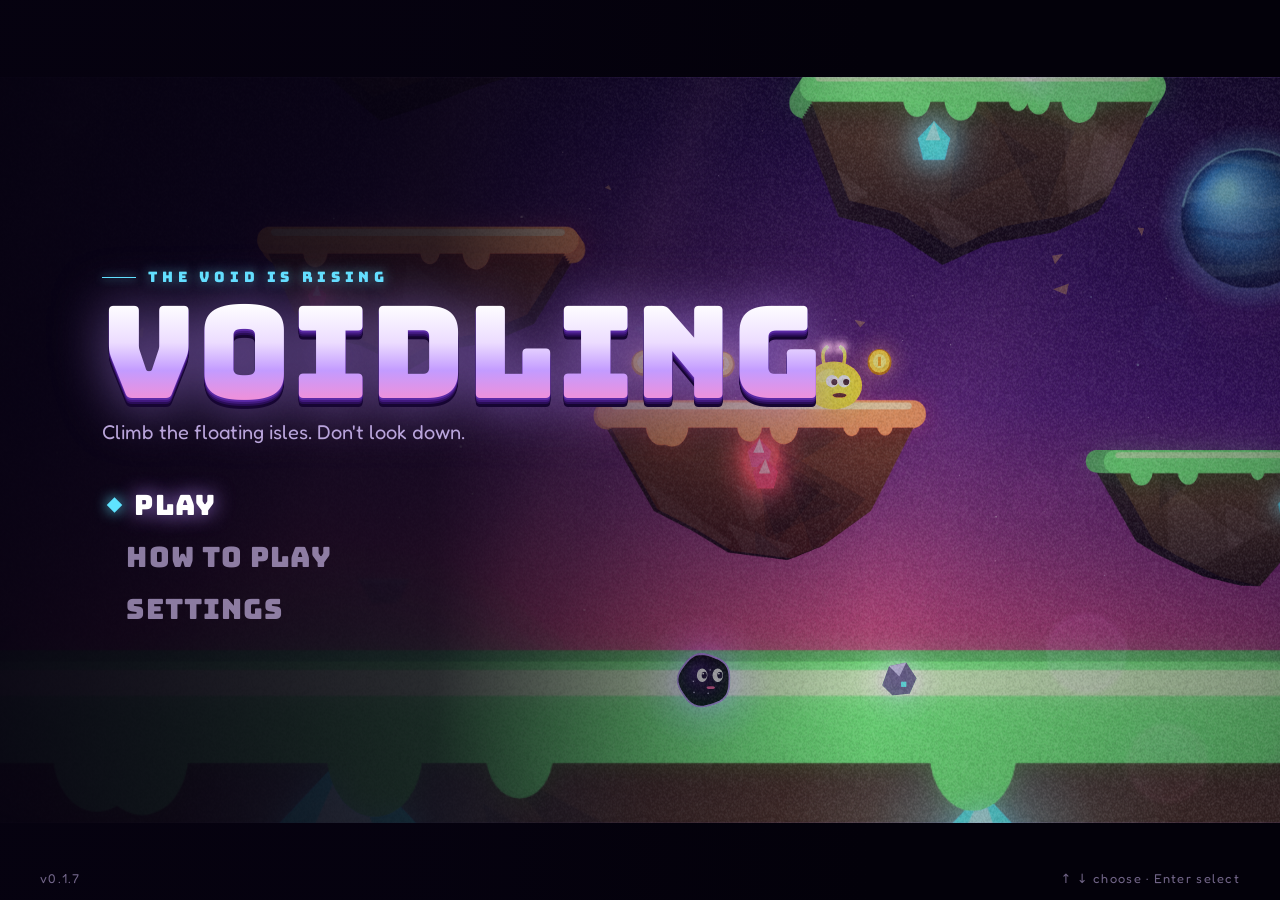
==== docs/index.html @ 240f98ba "Cinematic main menu, pause and run-over menus, settings, 3D islands; checkpoints save only when you " ====
<!doctype html>
<html lang="en">
<head>
<meta charset="utf-8">
<meta name="viewport" content="width=device-width, initial-scale=1, viewport-fit=cover, user-scalable=no">
<meta name="theme-color" content="#0b0518">
<meta name="description" content="Voidling: a 2D arcade climber. The Void is rising. Climb floating space islands, stomp aliens and find hidden power-ups.">
<meta property="og:title" content="Voidling">
<meta property="og:description" content="Voidling: a 2D arcade climber. The Void is rising. Climb floating space islands, stomp aliens and find hidden power-ups.">
<meta property="og:image" content="icons/icon-512.png">
<link rel="manifest" href="manifest.webmanifest">
<link rel="icon" type="image/png" href="icons/icon-192.png">
<link rel="apple-touch-icon" href="icons/icon-192.png">
<meta name="apple-mobile-web-app-capable" content="yes">
<meta name="mobile-web-app-capable" content="yes">
<title>Voidling</title>
<link rel="stylesheet" href="fonts/fonts.css">
<style>
/* Layout: one full-bleed canvas; HUD is drawn in-canvas, DOM is only for title / game-over cards and touch pads */
:root {
  --void: #0b0518;
  --nebula: #3a1470;
  --glow: #b98cff;
  --crystal: #5fe3ff;
  --gold: #ffcc4d;
  --danger: #ff4f7a;
  --ink: #f4eaff;
  --muted: #b9a6d9;
  --font-display: "Bungee", "Arial Black", system-ui, sans-serif;
  --font-body: "Fredoka", "Trebuchet MS", system-ui, sans-serif;
  color-scheme: dark;
}
html, body { height: 100%; }
[hidden] { display: none !important; }
body {
  margin: 0;
  background: var(--void);
  color: var(--ink);
  font-family: var(--font-body);
  overflow: hidden;
  touch-action: none;
  user-select: none;
  -webkit-user-select: none;
}
#game { position: fixed; inset: 0; width: 100%; height: 100%; display: block; cursor: crosshair; }
.dot.power { background: #7dffb0; box-shadow: 0 0 10px #7dffb0; }
.dot.gun { background: var(--crystal); box-shadow: 0 0 10px var(--crystal); border-radius: 3px; }

.screen {
  position: fixed; inset: 0;
  display: grid; place-items: center;
  padding-inline: 16px; padding-block: 16px;
  overflow-y: auto;
  background: radial-gradient(ellipse at 50% 40%, rgba(58, 20, 112, 0.35), rgba(11, 5, 24, 0.82) 70%);
  z-index: 5;
}
.card {
  display: grid; justify-items: center; gap: 14px; text-align: center; max-width: 36rem;
  padding: 28px 24px;
  border-radius: 28px;
  background: rgba(11, 5, 24, 0.72);
  box-shadow: 0 0 0 1px rgba(185, 140, 255, 0.25), 0 20px 60px rgba(0, 0, 0, 0.5);
  backdrop-filter: blur(8px);
  -webkit-backdrop-filter: blur(8px);
}
.logo {
  margin: 0;
  font-family: var(--font-display);
  font-weight: 400;
  font-size: clamp(2.6rem, 11vw, 6rem);
  line-height: 0.95;
  letter-spacing: 0.02em;
  color: var(--ink);
  text-shadow: 0 0 18px var(--glow), 0 0 48px rgba(185, 140, 255, 0.55), 0 6px 0 var(--nebula);
  text-wrap: balance;
}
.logo.dead { color: #ffd6e0; text-shadow: 0 0 18px var(--danger), 0 6px 0 #3b0a1e; font-size: clamp(2rem, 8vw, 4.2rem); }
.tag { margin: 0; font-size: clamp(1.05rem, 3.6vw, 1.35rem); color: var(--muted); text-wrap: balance; }
.tag b { color: var(--gold); font-weight: 600; }
.stats { display: flex; flex-wrap: wrap; justify-content: center; gap: 10px 28px; margin: 4px 0; }
.stat { display: grid; gap: 2px; }
.stat span { font-size: 0.75rem; letter-spacing: 0.14em; text-transform: uppercase; color: var(--muted); }
.stat strong { font-family: var(--font-display); font-weight: 400; font-size: 1.5rem; color: var(--gold); font-variant-numeric: tabular-nums; }
.play {
  font: 400 1.25rem/1 var(--font-display);
  color: var(--void);
  background: linear-gradient(180deg, #ffe58a, var(--gold));
  border: 0; border-radius: 999px;
  padding: 16px 40px;
  box-shadow: 0 6px 0 #b8741a, 0 0 30px rgba(255, 204, 77, 0.45);
  cursor: pointer;
  transition: transform 0.12s ease;
}
.play:hover { transform: translateY(-2px); }
.play:active { transform: translateY(3px); box-shadow: 0 3px 0 #b8741a; }
.play:focus-visible { outline: 3px solid var(--crystal); outline-offset: 4px; }
.keys { display: flex; flex-wrap: wrap; justify-content: center; gap: 8px 18px; margin: 6px 0 0; padding: 0; list-style: none; font-size: 0.95rem; color: var(--muted); }
.keys kbd {
  font: 600 0.8rem/1 var(--font-body);
  color: var(--ink);
  background: rgba(185, 140, 255, 0.16);
  border: 1px solid rgba(185, 140, 255, 0.4);
  border-radius: 6px;
  padding: 4px 7px;
}
.best { margin: 0; font-size: 0.9rem; color: var(--muted); letter-spacing: 0.08em; }

/* Trading post: item cards in a grid, the selected one outlined in gold */
.shop-card { max-width: 46rem; width: 100%; }
.shop-title { margin: 0; font: 400 clamp(1.4rem, 5vw, 2rem)/1.1 var(--font-display); color: var(--gold); text-shadow: 0 0 18px rgba(255, 204, 77, 0.45); }
.shop-title span { color: var(--ink); }
.shop-coins { margin: 0; font: 400 1.2rem/1 var(--font-display); color: var(--gold); }
.shop-grid { display: grid; grid-template-columns: repeat(3, minmax(0, 1fr)); gap: 10px; width: 100%; }
@media (max-width: 560px) { .shop-grid { grid-template-columns: repeat(2, minmax(0, 1fr)); } }
.shop-item {
  display: grid; justify-items: center; gap: 4px; min-width: 0;
  padding: 10px 8px 12px;
  border: 2px solid rgba(185, 140, 255, 0.3); border-radius: 16px;
  background: rgba(58, 20, 112, 0.35);
  color: var(--ink); font-family: var(--font-body); cursor: pointer;
  touch-action: manipulation;
}
.shop-item canvas { width: 48px; height: 48px; }
.shop-item strong { font: 400 0.85rem/1.1 var(--font-display); }
.shop-item span { font-size: 0.8rem; color: var(--muted); line-height: 1.25; text-wrap: balance; }
.shop-item em { font-style: normal; font: 400 0.85rem/1 var(--font-display); color: var(--gold); }
.shop-item.sel { border-color: var(--gold); box-shadow: 0 0 18px rgba(255, 204, 77, 0.35); }
.shop-item.off { opacity: 0.45; }
.shop-item:focus-visible { outline: 3px solid var(--crystal); outline-offset: 2px; }
.rules { display: grid; gap: 8px; margin: 2px 0 4px; padding: 0; list-style: none; text-align: left; font-size: 1rem; color: var(--muted); }
.rules li { display: flex; align-items: center; gap: 12px; }
.rules b { color: var(--ink); font-weight: 600; }
.dot { flex: none; width: 14px; height: 14px; border-radius: 50%; }
.dot.food { background: var(--gold); box-shadow: 0 0 10px var(--gold); }
.dot.danger { background: var(--danger); box-shadow: 0 0 12px var(--danger); }
.dot.edible { border: 2px dashed var(--crystal); }
.dot.hunger { background: linear-gradient(90deg, #8a4dff, #ff7fc8); }
.actions { display: flex; flex-wrap: wrap; justify-content: center; gap: 12px; }
@media (max-height: 640px) { .rules { font-size: 0.9rem; gap: 4px; } .card { gap: 10px; } }

#touch { position: fixed; inset: auto 0 0 0; display: none; justify-content: space-between; padding: 0 16px calc(16px + env(safe-area-inset-bottom, 0px)); z-index: 4; pointer-events: none; }
#touch .pad { display: flex; gap: 12px; pointer-events: auto; }
#touch button {
  width: 68px; height: 68px; border-radius: 50%;
  border: 2px solid rgba(185, 140, 255, 0.5);
  background: rgba(11, 5, 24, 0.45);
  color: var(--ink);
  font: 400 0.8rem/1 var(--font-display);
}
#touch button.big { width: 78px; height: 78px; }
#touch .pad.grid { display: grid; grid-template-columns: repeat(2, auto); align-items: end; justify-items: center; }
@media (pointer: coarse) { #touch { display: flex; } }
body.touch #touch { display: flex; }
#touch { align-items: flex-end; }
body { -webkit-touch-callout: none; -webkit-tap-highlight-color: transparent; }
#pauseBtn {
  position: fixed; top: calc(10px + env(safe-area-inset-top, 0px)); right: 10px; z-index: 4;
  display: none; place-items: center;
  width: 42px; height: 42px; border-radius: 50%;
  border: 2px solid rgba(185, 140, 255, 0.5);
  background: rgba(11, 5, 24, 0.5);
  color: var(--ink);
  font: 400 0.85rem/1 var(--font-display);
  touch-action: none;
}
body.touch.playing #pauseBtn { display: grid; }
@media (max-height: 500px) {
  #touch button { width: 56px; height: 56px; }
  #touch button.big { width: 64px; height: 64px; }
}
#touch button { -webkit-touch-callout: none; -webkit-tap-highlight-color: transparent; touch-action: none; }
#touch button:active, #touch button.on { background: rgba(185, 140, 255, 0.35); }
#touch .pad:first-child button:active { background: rgba(11, 5, 24, 0.45); } /* the d-pad lights the side you hold, not the one you first touched */
#touch .pad:first-child button.on { background: rgba(185, 140, 255, 0.35); }
body:not(.playing) #touch { visibility: hidden; }

/* ---------- Menus: title, pause, run over. Text over the live game, no boxes ---------- */
.menu {
  position: fixed; inset: 0; z-index: 5;
  display: grid; align-content: center; justify-items: start; gap: clamp(18px, 4vh, 40px);
  padding: max(28px, env(safe-area-inset-top)) 16px max(24px, env(safe-area-inset-bottom)) clamp(16px, 8vw, 128px);
  overflow-y: auto;
  background: linear-gradient(90deg, rgba(6, 2, 16, 0.94) 0%, rgba(6, 2, 16, 0.8) 34%, rgba(6, 2, 16, 0.35) 52%, rgba(6, 2, 16, 0) 68%);
  animation: menuIn 0.6s ease both;
}
.menu.under { visibility: hidden; } /* a panel is open on top */
body.paused #touch, body.paused #pauseBtn { visibility: hidden; }
.menu.leaving { animation: menuOut 0.45s ease both; pointer-events: none; }
@keyframes menuIn { from { opacity: 0; } }
@keyframes menuOut { to { opacity: 0; transform: translateX(-24px); } }
.menu-head, .menu-body { display: grid; justify-items: inherit; gap: 10px; }
.menu-body { gap: 18px; }
.kicker {
  display: flex; align-items: center; gap: 12px; margin: 0;
  font: 400 clamp(0.72rem, 1.6vw, 0.9rem)/1 var(--font-display); letter-spacing: 0.32em; text-transform: uppercase;
  color: var(--crystal); text-shadow: 0 0 12px rgba(95, 227, 255, 0.6);
}
.kicker::before { content: ""; width: 34px; height: 1px; background: currentColor; box-shadow: 0 0 8px currentColor; }
.title-logo {
  margin: 0; display: flex;
  font: 400 clamp(3.1rem, 10.5vw, 8rem)/0.9 var(--font-display); letter-spacing: 0.01em;
  /* Stacked hard shadows give the letters a carved, 3D edge; the last one is the glow */
  filter: drop-shadow(0 2px 0 #5b2aa6) drop-shadow(0 2px 0 #41197e) drop-shadow(0 2px 0 #2a0d57) drop-shadow(0 3px 0 #160532) drop-shadow(0 0 26px rgba(185, 140, 255, 0.55));
}
.title-logo span {
  display: inline-block;
  background: linear-gradient(180deg, #ffffff 8%, #ecdcff 42%, #c39bff 66%, #ff8ccc 100%);
  -webkit-background-clip: text; background-clip: text; color: transparent;
  animation: letterIn 0.9s cubic-bezier(0.2, 0.8, 0.2, 1) both;
  animation-delay: calc(0.25s + var(--i) * 70ms);
}
@keyframes letterIn { from { opacity: 0; transform: translateY(0.35em) scale(0.92); } }
.menu-tag { margin: 0; max-width: 32rem; font-size: clamp(1rem, 2.4vw, 1.25rem); color: var(--muted); text-wrap: balance; }
.menu-list { display: grid; justify-items: inherit; gap: 2px; margin-inline-start: -14px; }
.menu-item {
  position: relative;
  padding: 9px 16px 9px 38px; border: 0; border-radius: 12px; background: none;
  font: 400 clamp(1.25rem, 3vw, 1.75rem)/1.15 var(--font-display); letter-spacing: 0.04em; text-transform: uppercase;
  color: rgba(214, 196, 245, 0.62);
  cursor: pointer; touch-action: manipulation; text-align: start;
  transition: color 0.18s ease, transform 0.25s cubic-bezier(0.2, 0.8, 0.2, 1), text-shadow 0.2s ease;
}
.menu-item::before {
  content: ""; position: absolute; left: 13px; top: 50%; width: 11px; height: 11px;
  background: var(--crystal); box-shadow: 0 0 14px var(--crystal);
  transform: translateY(-50%) rotate(45deg) scale(0); transition: transform 0.25s cubic-bezier(0.2, 0.8, 0.2, 1);
}
.menu-item.sel { color: #ffffff; text-shadow: 0 0 20px rgba(185, 140, 255, 0.9); transform: translateX(8px); }
.menu-item.sel::before { transform: translateY(-50%) rotate(45deg) scale(1); }
.menu-item:focus-visible { outline: none; }
.menu-item.warn { color: var(--danger); text-shadow: 0 0 18px rgba(255, 79, 122, 0.7); }
.menu-item.warn::before { background: var(--danger); box-shadow: 0 0 14px var(--danger); }
.record { margin: 0; font: 400 0.95rem/1.3 var(--font-display); letter-spacing: 0.08em; color: var(--gold); text-shadow: 0 0 14px rgba(255, 204, 77, 0.45); }
.record small { display: block; font: 600 0.8rem/1.3 var(--font-body); letter-spacing: 0.06em; color: var(--muted); text-shadow: none; }
.menu-foot {
  position: fixed; left: 0; right: 0; bottom: max(14px, env(safe-area-inset-bottom)); margin: 0;
  display: flex; justify-content: space-between; padding-inline: clamp(16px, 4vw, 40px);
  font-size: 0.8rem; letter-spacing: 0.1em; color: rgba(185, 166, 217, 0.6); pointer-events: none;
}
.only-touch { display: none !important; }
body.touch .only-touch { display: flex !important; }
body.touch .only-keys { display: none !important; }
@media (pointer: coarse) { .only-touch { display: flex !important; } .only-keys { display: none !important; } }

/* Pause and run over: centered over a darker scrim */
.menu-center {
  justify-items: center; text-align: center; padding-inline: 16px;
  background: radial-gradient(ellipse at 50% 50%, rgba(6, 2, 16, 0.8), rgba(6, 2, 16, 0.94) 75%);
}
.menu-center .menu-list { margin-inline-start: 0; }
.menu-center .menu-item { padding-inline: 38px; }
.menu-center .menu-item.sel { transform: scale(1.06); }
.menu-center .kicker::after { content: ""; width: 34px; height: 1px; background: currentColor; box-shadow: 0 0 8px currentColor; }
.over-title {
  margin: 0; font: 400 clamp(1.9rem, 7vw, 4rem)/1 var(--font-display); color: #ffd6e0; text-wrap: balance;
  text-shadow: 0 0 22px rgba(255, 79, 122, 0.8), 0 4px 0 #4a0c24;
}
#over .kicker { color: var(--danger); text-shadow: 0 0 12px rgba(255, 79, 122, 0.6); }

/* Portrait phones: logo at the top, menu at the bottom, the game in between */
@media (max-aspect-ratio: 1/1) {
  #title {
    align-content: space-between; justify-items: center; text-align: center; padding-inline: 16px;
    padding-bottom: max(56px, calc(env(safe-area-inset-bottom) + 44px));
    background: linear-gradient(180deg, rgba(6, 2, 16, 0.85) 0%, rgba(6, 2, 16, 0.25) 26%, rgba(6, 2, 16, 0) 40%, rgba(6, 2, 16, 0.2) 56%, rgba(6, 2, 16, 0.86) 74%, rgba(6, 2, 16, 0.96) 100%);
  }
  #title .menu-list { margin-inline-start: 0; }
  #title .menu-item { padding-inline: 38px; }
  #title .menu-item.sel { transform: scale(1.06); }
  #title .kicker::after { content: ""; width: 34px; height: 1px; background: currentColor; box-shadow: 0 0 8px currentColor; }
  .menu-foot { justify-content: center; }
}

/* Panels (How to play, Settings) open on top of any menu */
.panel {
  position: fixed; inset: 0; z-index: 6;
  display: grid; place-items: center; padding: 16px; overflow-y: auto;
  background: rgba(4, 1, 11, 0.55);
  animation: menuIn 0.3s ease both;
}
.panel-card { width: 100%; max-width: 36rem; justify-items: center; background: rgba(11, 5, 24, 0.9); }
.panel-title { margin: 0; font: 400 clamp(1.5rem, 5vw, 2.1rem)/1 var(--font-display); color: var(--ink); text-shadow: 0 0 18px rgba(185, 140, 255, 0.7); }
.panel .menu-list { margin-inline-start: 0; justify-items: center; }
.panel .menu-item.sel { transform: scale(1.05); }
.settings { width: 100%; justify-items: stretch !important; }
.settings .opt { display: flex; justify-content: space-between; align-items: center; gap: 16px; font-size: clamp(1rem, 2.6vw, 1.2rem); }
.settings .opt b {
  font: 400 0.8rem/1 var(--font-display); letter-spacing: 0.1em; padding: 6px 10px; border-radius: 999px;
  color: var(--void); background: var(--crystal); box-shadow: 0 0 12px rgba(95, 227, 255, 0.5);
}
.settings .opt.off b { color: var(--muted); background: rgba(185, 140, 255, 0.16); box-shadow: none; }
.settings .menu-item.sel { transform: none; background: rgba(185, 140, 255, 0.1); }
.settings [data-back] { justify-self: center; margin-top: 6px; }

@media (prefers-reduced-motion: reduce) {
  .play, .menu-item, .menu-item::before { transition: none; }
  .menu, .panel, .title-logo span { animation: none; }
}
</style>
</head>
<body>
<canvas id="game" aria-label="Voidling game"></canvas>

<section class="menu" id="title">
  <div class="menu-head">
    <p class="kicker">The Void is rising</p>
    <h1 class="title-logo" aria-label="Voidling"><span style="--i:0">V</span><span style="--i:1">O</span><span style="--i:2">I</span><span style="--i:3">D</span><span style="--i:4">L</span><span style="--i:5">I</span><span style="--i:6">N</span><span style="--i:7">G</span></h1>
    <p class="menu-tag">Climb the floating isles. Don't look down.</p>
  </div>
  <div class="menu-body">
    <nav class="menu-list" aria-label="Main menu">
      <button class="menu-item" type="button" id="playBtn">Play</button>
      <button class="menu-item" type="button" data-panel="howPanel">How to play</button>
      <button class="menu-item" type="button" data-panel="setPanel">Settings</button>
    </nav>
    <p class="record" id="bestTitle" hidden></p>
  </div>
  <p class="menu-foot"><span id="versionTag"></span><span class="only-keys">↑ ↓ choose · Enter select</span></p>
</section>

<section class="menu menu-center" id="pauseMenu" hidden>
  <div class="menu-body">
    <p class="kicker">Paused</p>
    <p class="menu-tag" id="pauseInfo"></p>
    <nav class="menu-list" aria-label="Pause menu">
      <button class="menu-item" type="button" id="resumeBtn">Resume</button>
      <button class="menu-item" type="button" data-panel="howPanel">How to play</button>
      <button class="menu-item" type="button" data-panel="setPanel">Settings</button>
      <button class="menu-item" type="button" id="quitBtn">Main menu</button>
    </nav>
  </div>
</section>

<section class="panel" id="setPanel" hidden>
  <div class="card panel-card">
    <h2 class="panel-title">Settings</h2>
    <nav class="menu-list settings" aria-label="Settings">
      <button class="menu-item opt" type="button" data-set="sound">Sound <b></b></button>
      <button class="menu-item opt" type="button" data-set="shake">Screen shake <b></b></button>
      <button class="menu-item opt" type="button" data-set="fx">Cinematic effects <b></b></button>
      <button class="menu-item opt" type="button" data-set="depth">3D islands <b></b></button>
      <button class="menu-item" type="button" data-back>Back</button>
    </nav>
  </div>
</section>

<section class="panel" id="howPanel" hidden>
  <div class="card panel-card">
    <h2 class="panel-title">How to play</h2>
    <p class="tag">The Void is rising. <b>Climb as high as you can.</b> Everyone climbs the same tower, so compare heights with friends.</p>
    <ol class="rules">
      <li><span class="dot food"></span><span><b>Jump on aliens</b> to defeat them and bounce higher.</span></li>
      <li><span class="dot edible"></span><span><b>Chomp-dash</b> hits enemies from the side and bites through bullets.</span></li>
      <li><span class="dot gun"></span><span><b>Collect stones, bombs and guns.</b> You carry them all: Shift uses the selected one, R switches.</span></li>
      <li><span class="dot power"></span><span><b>Find hidden power-ups:</b> shield, super jump, wings, grapple hook and more.</span></li>
      <li><span class="dot danger"></span><span><b>Spiky aliens and red spikes</b> hurt. You have 3 hearts.</span></li>
      <li><span class="dot hunger"></span><span><b>Land on a beacon</b> to make it your checkpoint. Collect <b>diamonds</b>: when you die, one brings you back to your last checkpoint (hold up to 3).</span></li>
    </ol>
    <ul class="keys only-keys">
      <li><kbd>←</kbd> <kbd>→</kbd> run</li>
      <li><kbd>Space</kbd> jump, again to double jump</li>
      <li>hold <kbd>Space</kbd> float</li>
      <li><kbd>Shift</kbd> throw / shoot (auto-aims, or use the mouse)</li>
      <li><kbd>X</kbd> chomp-dash</li>
      <li><kbd>R</kbd> switch item</li>
      <li><kbd>G</kbd> grapple</li>
      <li>Gamepad: right stick aims</li>
      <li><kbd>P</kbd> pause</li>
      <li><kbd>↓</kbd> drop down</li>
      <li><kbd>M</kbd> sound</li>
    </ul>
    <ul class="keys only-touch">
      <li><kbd>◀ ▶</kbd> run: slide your thumb between them</li>
      <li><kbd>JUMP</kbd> again to double jump, hold to float</li>
      <li><kbd>CHOMP</kbd> dash</li>
      <li><kbd>SHOOT</kbd> uses your item, tap the item bar to switch</li>
      <li><kbd>HOOK</kbd> grapple</li>
      <li><kbd>II</kbd> pause</li>
    </ul>
    <nav class="menu-list"><button class="menu-item" type="button" data-back>Back</button></nav>
  </div>
</section>

<section class="menu menu-center" id="over" hidden>
  <div class="menu-body">
    <p class="kicker">Run over</p>
    <h2 class="over-title" id="overTitle">THE VOID GOT YOU</h2>
    <p class="menu-tag" id="overLine"></p>
    <div class="stats">
      <div class="stat"><span>Height</span><strong id="oHeight">0 m</strong></div>
      <div class="stat"><span>Zone</span><strong id="oZone">THE CANYON</strong></div>
      <div class="stat"><span>Kills</span><strong id="oKills">0</strong></div>
      <div class="stat"><span>Coins</span><strong id="oCoins">0</strong></div>
      <div class="stat"><span>Time</span><strong id="oTime">0:00</strong></div>
    </div>
    <p class="record" id="bestOver"></p>
    <nav class="menu-list" aria-label="Run over">
      <button class="menu-item" type="button" id="againBtn">Climb again</button>
      <button class="menu-item" type="button" id="menuBtn">Main menu</button>
    </nav>
  </div>
</section>

<button id="pauseBtn" type="button" aria-label="Pause">II</button>

<section class="screen" id="shop" hidden>
  <div class="card shop-card">
    <h2 class="shop-title">Trading post <span id="shopHeight"></span></h2>
    <p class="tag">Spend your coins. The Void waits while you shop.</p>
    <p class="shop-coins" id="shopCoins"></p>
    <div class="shop-grid" id="shopGrid"></div>
    <button class="play" id="shopClose" type="button">Keep climbing</button>
    <p class="best">Arrows choose · Space buys · Esc leaves</p>
  </div>
</section>

<div id="touch" aria-hidden="true">
  <div class="pad"><button data-act="left">◀</button><button data-act="right">▶</button></div>
  <div class="pad grid"><button data-act="thook">HOOK</button><button data-act="tshoot">SHOOT</button><button data-act="chomp">CHOMP</button><button class="big" data-act="jump">JUMP</button></div>
</div>

<script src="js/core.js"></script>
<script src="js/art.js"></script>
<script src="js/draw.js"></script>
<script src="js/fx.js"></script>
<script src="js/tower.js"></script>
<script src="js/guide.js"></script>
<script src="js/game.js"></script>
<script src="js/weapons.js"></script>
<script src="js/buffs.js"></script>
<script src="js/shop.js"></script>
<script src="js/menu.js"></script>
<script src="js/game-ui.js"></script>
<script>if ('serviceWorker' in navigator) addEventListener('load', () => navigator.serviceWorker.register('sw.js'));</script>
</body>
</html>
---- docs/fonts/fonts.css ----
/* Bundled copies of Google Fonts (SIL Open Font License 1.1, see OFL-*.txt),
   used by the website and the Android app so the game works offline */
@font-face {
  font-family: 'Bungee';
  font-style: normal;
  font-weight: 400;
  font-display: swap;
  src: url(bungee.woff2) format('woff2');
}
@font-face {
  font-family: 'Fredoka';
  font-style: normal;
  font-weight: 300 700;
  font-display: swap;
  src: url(fredoka.woff2) format('woff2');
}
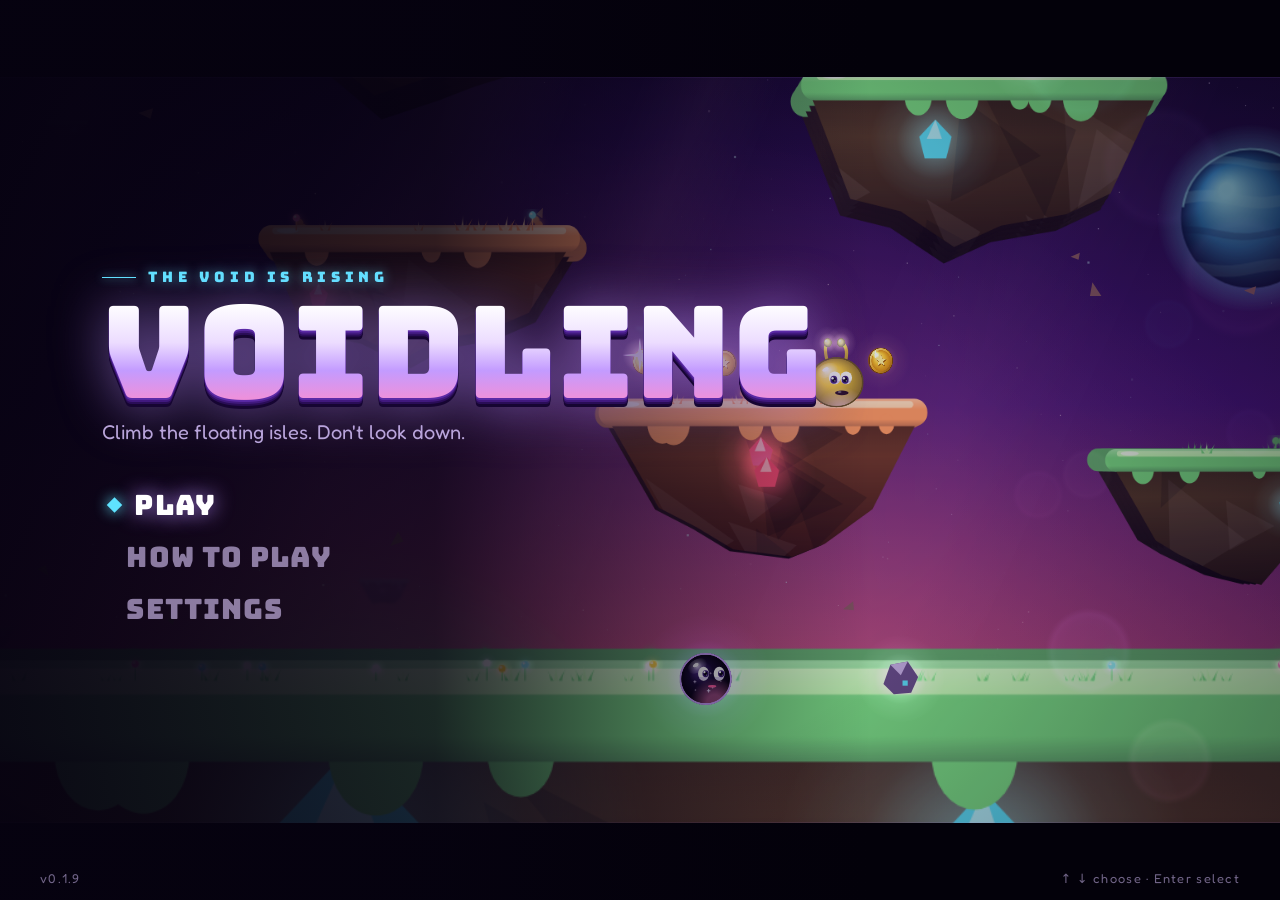
==== commit 8ebbf69c: "Glossy art and juicier animations Shiny candy-style sprites (rendered once, reused): obsidian Voidli" ====
--- a/docs/index.html
+++ b/docs/index.html
@@ -420,6 +420,7 @@
 </div>
 
 <script src="js/core.js"></script>
+<script src="js/gloss.js"></script>
 <script src="js/art.js"></script>
 <script src="js/draw.js"></script>
 <script src="js/fx.js"></script>
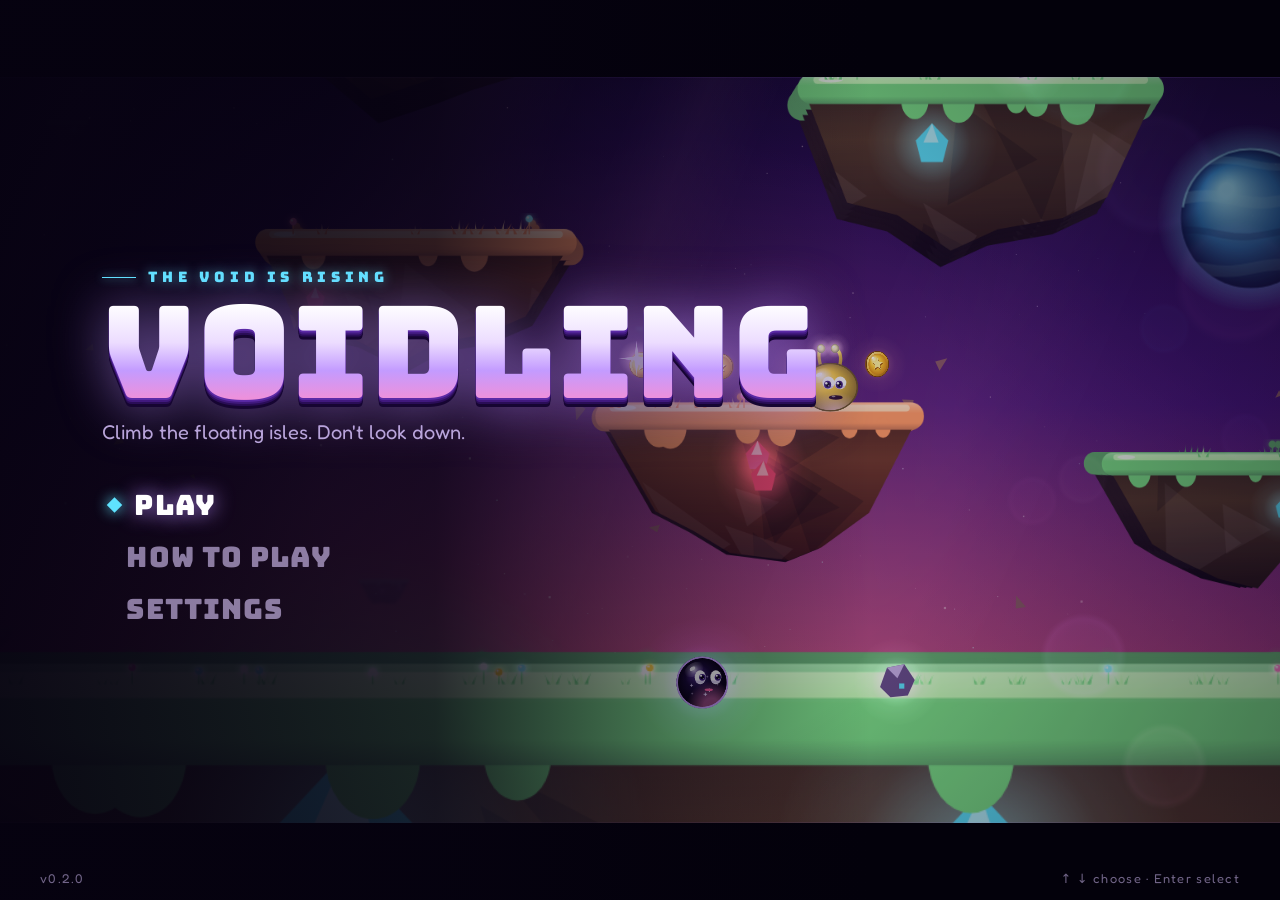
==== commit b34279c0: "Your own art: drop images into voidling/assets; better shooting and death animations assets.js loads" ====
--- a/docs/index.html
+++ b/docs/index.html
@@ -421,6 +421,7 @@
 
 <script src="js/core.js"></script>
 <script src="js/gloss.js"></script>
+<script src="js/assets.js"></script>
 <script src="js/art.js"></script>
 <script src="js/draw.js"></script>
 <script src="js/fx.js"></script>
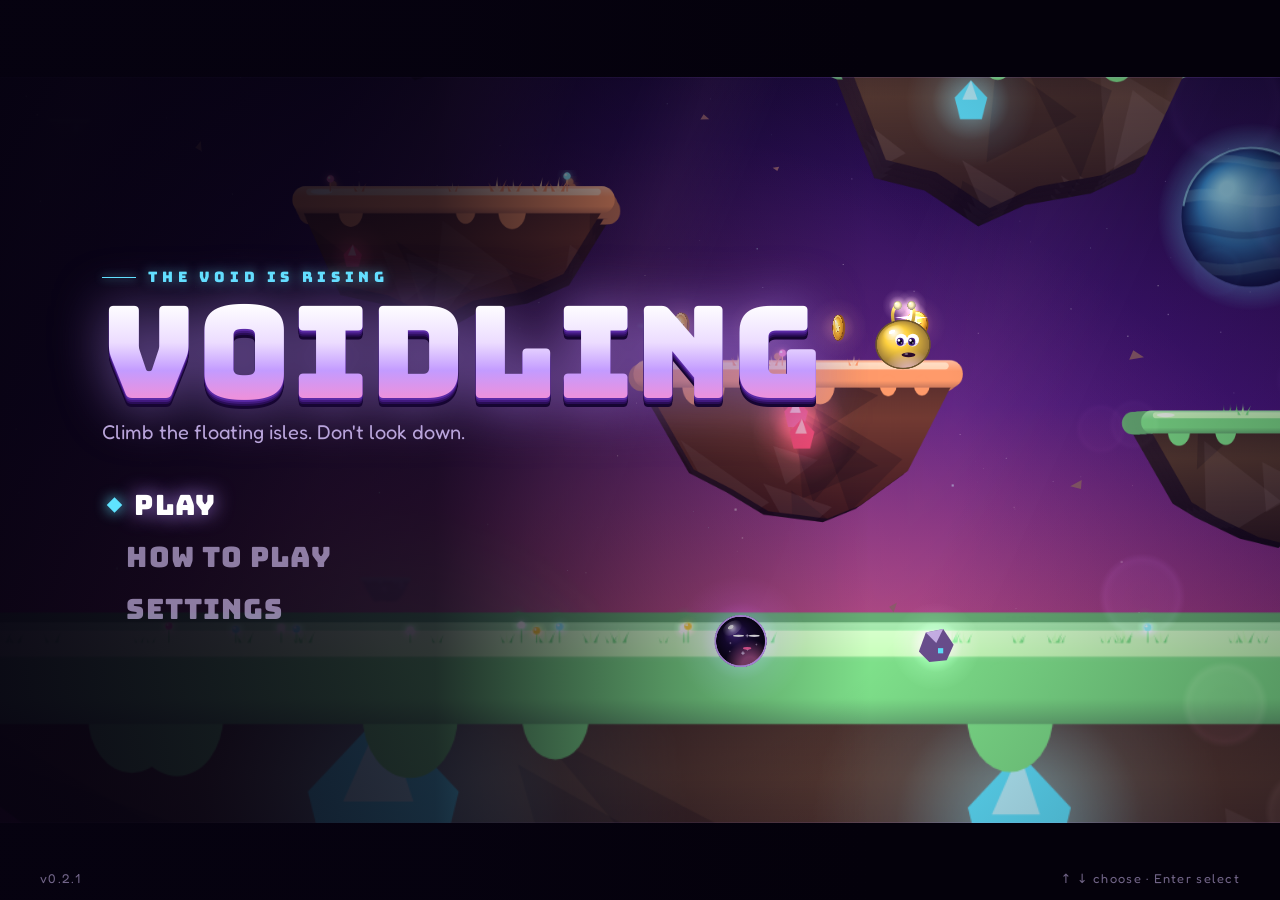
==== commit 8592b5a8: "Energy effects: plasma comets, lightning, star flares, orbit rings, fire New js/vfx.js draws painted" ====
--- a/docs/index.html
+++ b/docs/index.html
@@ -425,6 +425,7 @@
 <script src="js/art.js"></script>
 <script src="js/draw.js"></script>
 <script src="js/fx.js"></script>
+<script src="js/vfx.js"></script>
 <script src="js/tower.js"></script>
 <script src="js/guide.js"></script>
 <script src="js/game.js"></script>
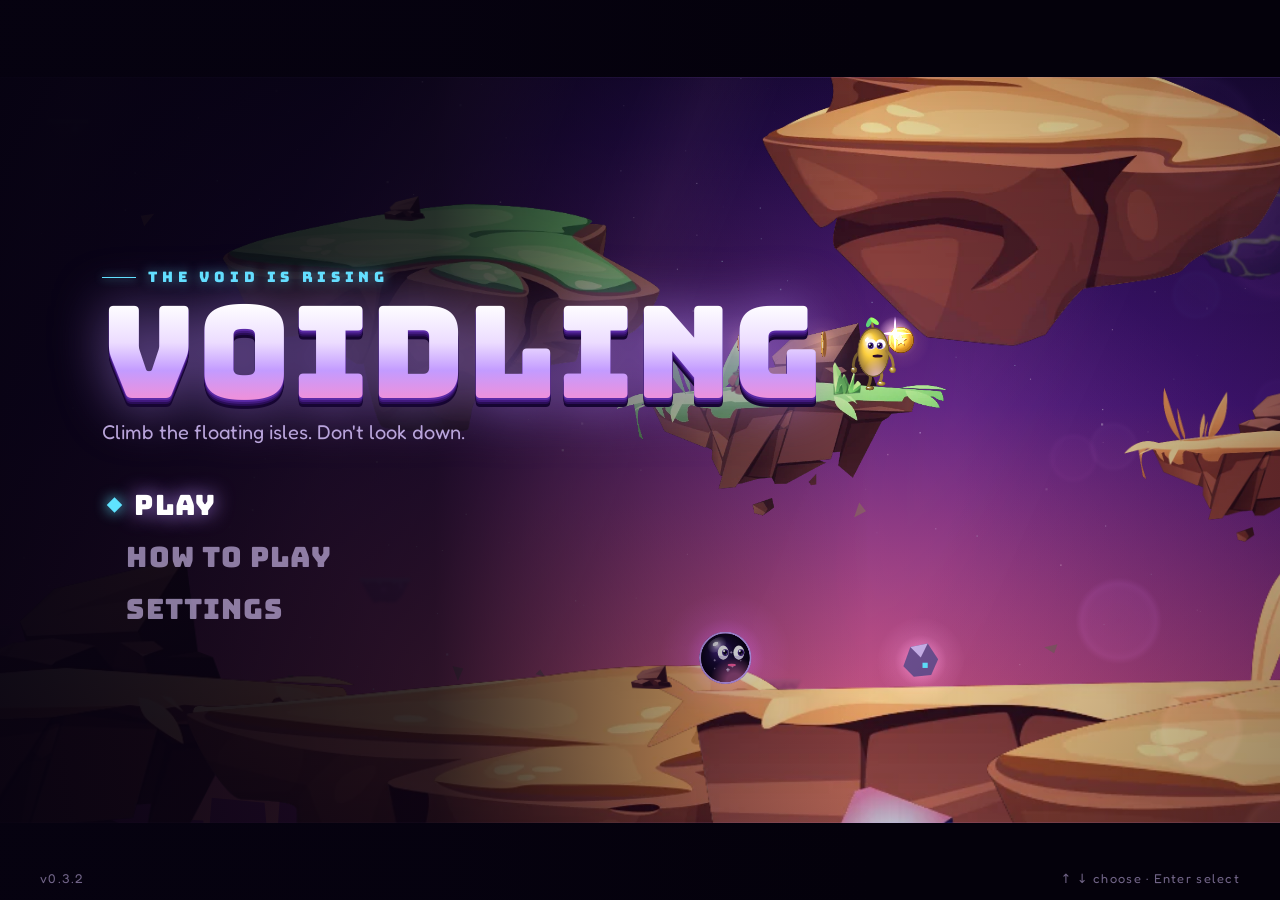
==== commit fb63da5a: "Android: your art loads in the app, vibration, glass touch buttons The app loads the game from file:" ====
--- a/docs/index.html
+++ b/docs/index.html
@@ -140,14 +140,46 @@
 
 #touch { position: fixed; inset: auto 0 0 0; display: none; justify-content: space-between; padding: 0 16px calc(16px + env(safe-area-inset-bottom, 0px)); z-index: 4; pointer-events: none; }
 #touch .pad { display: flex; gap: 12px; pointer-events: auto; }
+/* Glass buttons, one accent color each (--c = r, g, b); lit while held, dim when there's
+   nothing to use, a badge with how many hooks / shots you have */
 #touch button {
+  --c: 185, 140, 255;
+  position: relative;
   width: 68px; height: 68px; border-radius: 50%;
+  border: 2px solid rgba(var(--c), 0.55);
+  background: radial-gradient(circle at 35% 28%, rgba(var(--c), 0.3), rgba(26, 12, 52, 0.55) 55%, rgba(8, 3, 18, 0.62));
+  box-shadow: inset 0 2px 0 rgba(255, 255, 255, 0.18), inset 0 -6px 12px rgba(0, 0, 0, 0.35), 0 4px 14px rgba(0, 0, 0, 0.35);
+  color: #ffffff;
+  font: 400 0.78rem/1 var(--font-display); letter-spacing: 0.03em;
+  text-shadow: 0 0 10px rgba(var(--c), 0.9), 0 1px 0 rgba(0, 0, 0, 0.6);
+  transition: transform 0.08s ease, box-shadow 0.12s ease, opacity 0.2s ease;
+}
+#touch button.big { width: 78px; height: 78px; font-size: 0.9rem; }
+#touch button.on {
+  transform: scale(0.92);
+  background: radial-gradient(circle at 40% 35%, rgba(255, 255, 255, 0.55), rgba(var(--c), 0.75) 45%, rgba(var(--c), 0.35));
+  box-shadow: 0 0 22px rgba(var(--c), 0.85), inset 0 2px 0 rgba(255, 255, 255, 0.4);
+}
+#touch button.off { opacity: 0.38; }
+#touch button[data-n]::after {
+  content: attr(data-n);
+  position: absolute; top: -5px; right: -5px; min-width: 22px; height: 22px; padding: 0 5px; box-sizing: border-box;
+  border-radius: 11px; background: rgb(var(--c)); color: #12061f;
+  font: 400 0.68rem/22px var(--font-display); text-shadow: none; box-shadow: 0 0 10px rgba(var(--c), 0.8);
+}
+#touch [data-act="jump"] { --c: 95, 227, 255; }
+#touch [data-act="chomp"] { --c: 255, 127, 200; }
+#touch [data-act="tshoot"] { --c: 255, 204, 77; }
+#touch [data-act="thook"] { --c: 125, 255, 176; }
+/* ◀ ▶ is one glass track: slide your thumb along it, the side you hold lights up */
+#touch .pad:first-child {
+  gap: 0; align-self: flex-end; border-radius: 999px;
   border: 2px solid rgba(185, 140, 255, 0.5);
-  background: rgba(11, 5, 24, 0.45);
-  color: var(--ink);
-  font: 400 0.8rem/1 var(--font-display);
-}
-#touch button.big { width: 78px; height: 78px; }
+  background: linear-gradient(180deg, rgba(40, 20, 80, 0.5), rgba(8, 3, 18, 0.62));
+  box-shadow: inset 0 2px 0 rgba(255, 255, 255, 0.12), 0 4px 14px rgba(0, 0, 0, 0.35);
+}
+#touch .pad:first-child button { width: 78px; border: 0; background: transparent; box-shadow: none; font-size: 1.15rem; }
+#touch .pad:first-child button.on { transform: none; background: radial-gradient(circle, rgba(185, 140, 255, 0.65), rgba(185, 140, 255, 0) 70%); box-shadow: none; }
 #touch .pad.grid { display: grid; grid-template-columns: repeat(2, auto); align-items: end; justify-items: center; }
 @media (pointer: coarse) { #touch { display: flex; } }
 body.touch #touch { display: flex; }
@@ -158,7 +190,8 @@
   display: none; place-items: center;
   width: 42px; height: 42px; border-radius: 50%;
   border: 2px solid rgba(185, 140, 255, 0.5);
-  background: rgba(11, 5, 24, 0.5);
+  background: radial-gradient(circle at 35% 28%, rgba(185, 140, 255, 0.3), rgba(8, 3, 18, 0.6) 60%);
+  box-shadow: inset 0 2px 0 rgba(255, 255, 255, 0.16), 0 3px 10px rgba(0, 0, 0, 0.35);
   color: var(--ink);
   font: 400 0.85rem/1 var(--font-display);
   touch-action: none;
@@ -167,11 +200,9 @@
 @media (max-height: 500px) {
   #touch button { width: 56px; height: 56px; }
   #touch button.big { width: 64px; height: 64px; }
+  #touch .pad:first-child button { width: 66px; }
 }
 #touch button { -webkit-touch-callout: none; -webkit-tap-highlight-color: transparent; touch-action: none; }
-#touch button:active, #touch button.on { background: rgba(185, 140, 255, 0.35); }
-#touch .pad:first-child button:active { background: rgba(11, 5, 24, 0.45); } /* the d-pad lights the side you hold, not the one you first touched */
-#touch .pad:first-child button.on { background: rgba(185, 140, 255, 0.35); }
 body:not(.playing) #touch { visibility: hidden; }
 
 /* ---------- Menus: title, pause, run over. Text over the live game, no boxes ---------- */
@@ -339,6 +370,7 @@
       <button class="menu-item opt" type="button" data-set="shake">Screen shake <b></b></button>
       <button class="menu-item opt" type="button" data-set="fx">Cinematic effects <b></b></button>
       <button class="menu-item opt" type="button" data-set="depth">3D islands <b></b></button>
+      <button class="menu-item opt only-touch" type="button" data-set="vibrate">Vibration <b></b></button>
       <button class="menu-item" type="button" data-back>Back</button>
     </nav>
   </div>
@@ -421,6 +453,7 @@
 
 <script src="js/core.js"></script>
 <script src="js/gloss.js"></script>
+<script src="assets/manifest.js"></script>
 <script src="js/assets.js"></script>
 <script src="js/art.js"></script>
 <script src="js/draw.js"></script>
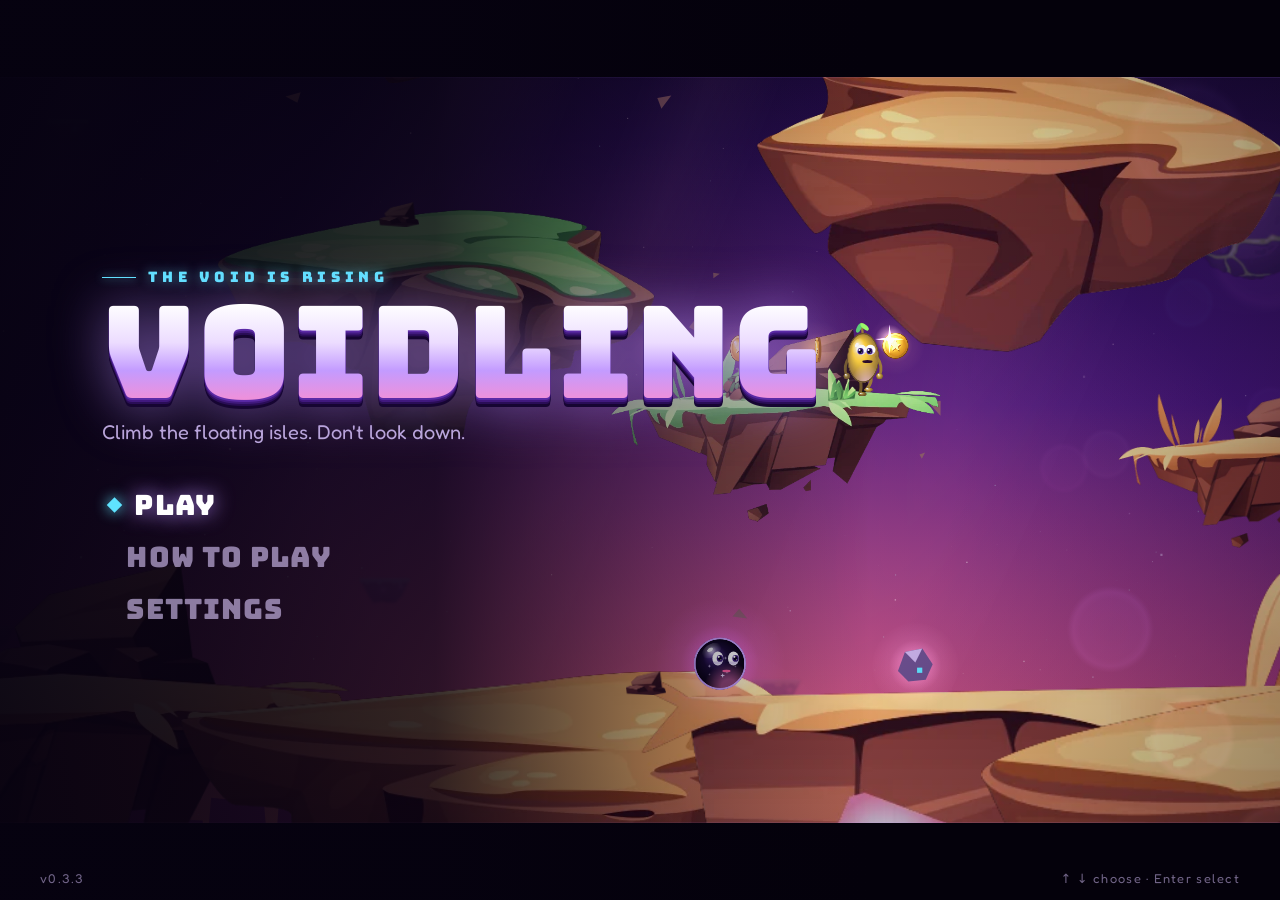
==== commit 7372346e: "Touch: a slider for left and right (thumb down = still, slide to run) Where your thumb lands is the " ====
--- a/docs/index.html
+++ b/docs/index.html
@@ -171,15 +171,30 @@
 #touch [data-act="chomp"] { --c: 255, 127, 200; }
 #touch [data-act="tshoot"] { --c: 255, 204, 77; }
 #touch [data-act="thook"] { --c: 125, 255, 176; }
-/* ◀ ▶ is one glass track: slide your thumb along it, the side you hold lights up */
-#touch .pad:first-child {
-  gap: 0; align-self: flex-end; border-radius: 999px;
-  border: 2px solid rgba(185, 140, 255, 0.5);
+/* ◀ ▶ slider: a glass track with a knob. Thumb down = still; slide left / right to run. */
+#touch .slider {
+  position: relative; width: 168px; height: 72px; align-self: flex-end;
+  border-radius: 999px; border: 2px solid rgba(185, 140, 255, 0.5);
   background: linear-gradient(180deg, rgba(40, 20, 80, 0.5), rgba(8, 3, 18, 0.62));
   box-shadow: inset 0 2px 0 rgba(255, 255, 255, 0.12), 0 4px 14px rgba(0, 0, 0, 0.35);
-}
-#touch .pad:first-child button { width: 78px; border: 0; background: transparent; box-shadow: none; font-size: 1.15rem; }
-#touch .pad:first-child button.on { transform: none; background: radial-gradient(circle, rgba(185, 140, 255, 0.65), rgba(185, 140, 255, 0) 70%); box-shadow: none; }
+  touch-action: none; -webkit-touch-callout: none;
+}
+#touch .slider::before { content: ""; position: absolute; inset: -36px -16px -16px -16px; } /* a bigger area to put your thumb on */
+#touch .slider .knob {
+  position: absolute; left: 50%; top: 50%; width: 54px; height: 54px; margin: -27px 0 0 -27px; border-radius: 50%;
+  border: 2px solid rgba(185, 140, 255, 0.7);
+  background: radial-gradient(circle at 35% 28%, rgba(230, 214, 255, 0.55), rgba(120, 80, 200, 0.55) 50%, rgba(26, 12, 52, 0.75));
+  box-shadow: inset 0 2px 0 rgba(255, 255, 255, 0.3), 0 3px 10px rgba(0, 0, 0, 0.4);
+  transition: transform 0.14s cubic-bezier(0.3, 1.6, 0.5, 1); pointer-events: none;
+}
+#touch .slider.held .knob { transition: none; box-shadow: 0 0 20px rgba(185, 140, 255, 0.8), inset 0 2px 0 rgba(255, 255, 255, 0.4); }
+#touch .slider .arrow {
+  position: absolute; top: 50%; transform: translateY(-50%); pointer-events: none;
+  font: 400 1.05rem/1 var(--font-display); color: rgba(230, 214, 255, 0.4); transition: color 0.1s ease, text-shadow 0.1s ease;
+}
+#touch .slider .arrow.l { left: 15px; }
+#touch .slider .arrow.r { right: 15px; }
+#touch .slider .arrow.lit { color: #ffffff; text-shadow: 0 0 12px #b98cff, 0 0 4px #ffffff; }
 #touch .pad.grid { display: grid; grid-template-columns: repeat(2, auto); align-items: end; justify-items: center; }
 @media (pointer: coarse) { #touch { display: flex; } }
 body.touch #touch { display: flex; }
@@ -200,7 +215,8 @@
 @media (max-height: 500px) {
   #touch button { width: 56px; height: 56px; }
   #touch button.big { width: 64px; height: 64px; }
-  #touch .pad:first-child button { width: 66px; }
+  #touch .slider { width: 146px; height: 60px; }
+  #touch .slider .knob { width: 46px; height: 46px; margin: -23px 0 0 -23px; }
 }
 #touch button { -webkit-touch-callout: none; -webkit-tap-highlight-color: transparent; touch-action: none; }
 body:not(.playing) #touch { visibility: hidden; }
@@ -402,7 +418,7 @@
       <li><kbd>M</kbd> sound</li>
     </ul>
     <ul class="keys only-touch">
-      <li><kbd>◀ ▶</kbd> run: slide your thumb between them</li>
+      <li><kbd>◀ ▶</kbd> put your thumb down, then slide left or right to run (further = faster)</li>
       <li><kbd>JUMP</kbd> again to double jump, hold to float</li>
       <li><kbd>CHOMP</kbd> dash</li>
       <li><kbd>SHOOT</kbd> uses your item, tap the item bar to switch</li>
@@ -447,7 +463,7 @@
 </section>
 
 <div id="touch" aria-hidden="true">
-  <div class="pad"><button data-act="left">◀</button><button data-act="right">▶</button></div>
+  <div class="pad slider"><span class="arrow l">◀</span><span class="knob"></span><span class="arrow r">▶</span></div>
   <div class="pad grid"><button data-act="thook">HOOK</button><button data-act="tshoot">SHOOT</button><button data-act="chomp">CHOMP</button><button class="big" data-act="jump">JUMP</button></div>
 </div>
 
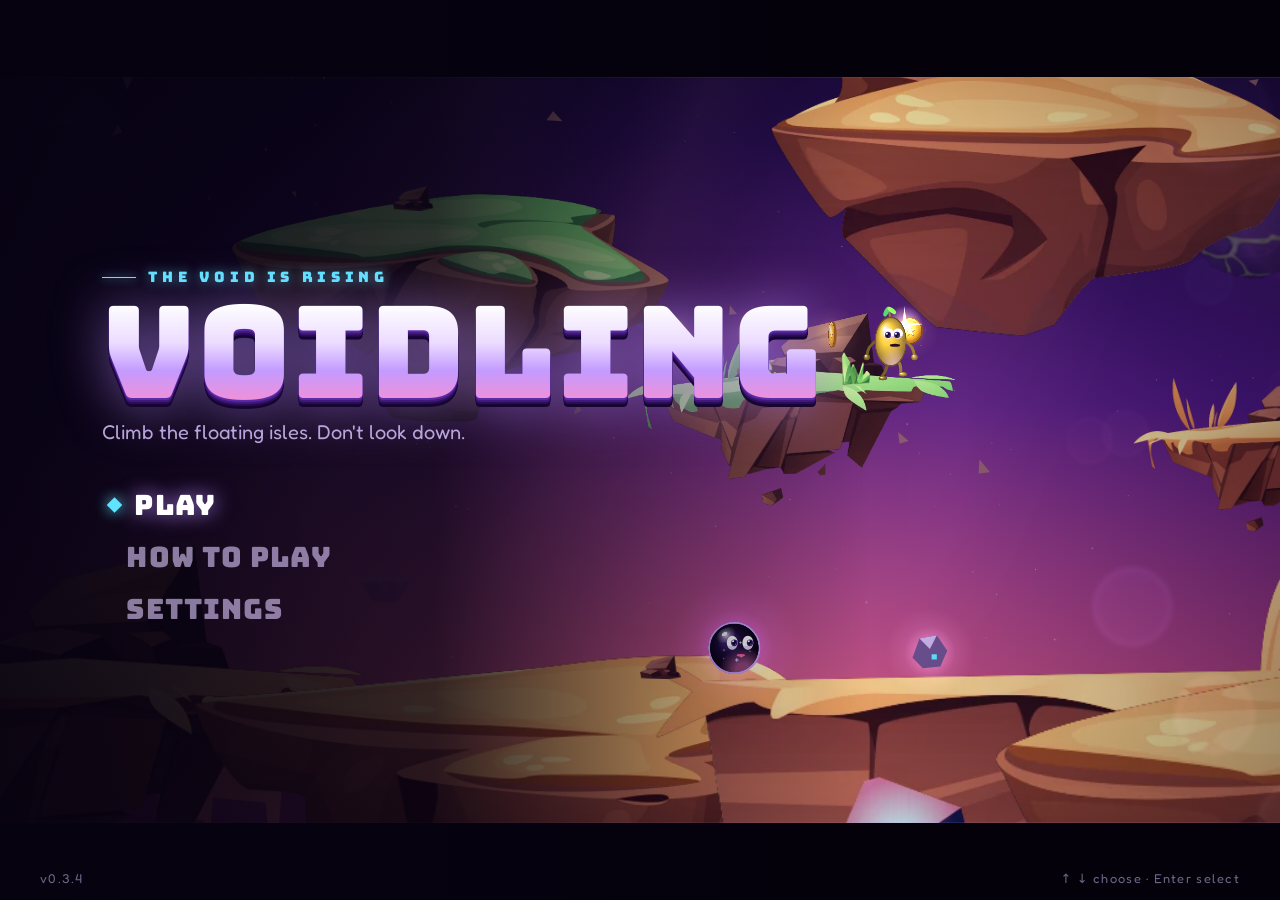
==== commit e9ae5263: "Phone controls: only SHOOT and JUMP, bigger; grapple hook removed; calm respawn Touch: SHOOT (84 px)" ====
--- a/docs/index.html
+++ b/docs/index.html
@@ -140,21 +140,21 @@
 
 #touch { position: fixed; inset: auto 0 0 0; display: none; justify-content: space-between; padding: 0 16px calc(16px + env(safe-area-inset-bottom, 0px)); z-index: 4; pointer-events: none; }
 #touch .pad { display: flex; gap: 12px; pointer-events: auto; }
-/* Glass buttons, one accent color each (--c = r, g, b); lit while held, dim when there's
-   nothing to use, a badge with how many hooks / shots you have */
+/* Glass buttons, one accent color each (--c = r, g, b); lit while held. SHOOT dims when
+   there's nothing to use and has a badge with how many shots / stones you have */
 #touch button {
   --c: 185, 140, 255;
   position: relative;
-  width: 68px; height: 68px; border-radius: 50%;
+  width: 84px; height: 84px; border-radius: 50%;
   border: 2px solid rgba(var(--c), 0.55);
   background: radial-gradient(circle at 35% 28%, rgba(var(--c), 0.3), rgba(26, 12, 52, 0.55) 55%, rgba(8, 3, 18, 0.62));
   box-shadow: inset 0 2px 0 rgba(255, 255, 255, 0.18), inset 0 -6px 12px rgba(0, 0, 0, 0.35), 0 4px 14px rgba(0, 0, 0, 0.35);
   color: #ffffff;
-  font: 400 0.78rem/1 var(--font-display); letter-spacing: 0.03em;
+  font: 400 0.9rem/1 var(--font-display); letter-spacing: 0.03em;
   text-shadow: 0 0 10px rgba(var(--c), 0.9), 0 1px 0 rgba(0, 0, 0, 0.6);
   transition: transform 0.08s ease, box-shadow 0.12s ease, opacity 0.2s ease;
 }
-#touch button.big { width: 78px; height: 78px; font-size: 0.9rem; }
+#touch button.big { width: 96px; height: 96px; font-size: 1rem; }
 #touch button.on {
   transform: scale(0.92);
   background: radial-gradient(circle at 40% 35%, rgba(255, 255, 255, 0.55), rgba(var(--c), 0.75) 45%, rgba(var(--c), 0.35));
@@ -168,12 +168,10 @@
   font: 400 0.68rem/22px var(--font-display); text-shadow: none; box-shadow: 0 0 10px rgba(var(--c), 0.8);
 }
 #touch [data-act="jump"] { --c: 95, 227, 255; }
-#touch [data-act="chomp"] { --c: 255, 127, 200; }
 #touch [data-act="tshoot"] { --c: 255, 204, 77; }
-#touch [data-act="thook"] { --c: 125, 255, 176; }
 /* ◀ ▶ slider: a glass track with a knob. Thumb down = still; slide left / right to run. */
 #touch .slider {
-  position: relative; width: 168px; height: 72px; align-self: flex-end;
+  position: relative; width: 156px; height: 72px; align-self: flex-end;
   border-radius: 999px; border: 2px solid rgba(185, 140, 255, 0.5);
   background: linear-gradient(180deg, rgba(40, 20, 80, 0.5), rgba(8, 3, 18, 0.62));
   box-shadow: inset 0 2px 0 rgba(255, 255, 255, 0.12), 0 4px 14px rgba(0, 0, 0, 0.35);
@@ -195,7 +193,7 @@
 #touch .slider .arrow.l { left: 15px; }
 #touch .slider .arrow.r { right: 15px; }
 #touch .slider .arrow.lit { color: #ffffff; text-shadow: 0 0 12px #b98cff, 0 0 4px #ffffff; }
-#touch .pad.grid { display: grid; grid-template-columns: repeat(2, auto); align-items: end; justify-items: center; }
+#touch .pad.acts { gap: 20px; align-items: flex-end; } /* SHOOT and JUMP side by side, room between them */
 @media (pointer: coarse) { #touch { display: flex; } }
 body.touch #touch { display: flex; }
 #touch { align-items: flex-end; }
@@ -212,9 +210,16 @@
   touch-action: none;
 }
 body.touch.playing #pauseBtn { display: grid; }
+/* Narrow phones: everything a bit smaller so the slider and the buttons never touch */
+@media (max-width: 380px) {
+  #touch .slider { width: 136px; }
+  #touch button { width: 74px; height: 74px; }
+  #touch button.big { width: 86px; height: 86px; }
+  #touch .pad.acts { gap: 14px; }
+}
 @media (max-height: 500px) {
-  #touch button { width: 56px; height: 56px; }
-  #touch button.big { width: 64px; height: 64px; }
+  #touch button { width: 64px; height: 64px; }
+  #touch button.big { width: 74px; height: 74px; }
   #touch .slider { width: 146px; height: 60px; }
   #touch .slider .knob { width: 46px; height: 46px; margin: -23px 0 0 -23px; }
 }
@@ -400,7 +405,7 @@
       <li><span class="dot food"></span><span><b>Jump on aliens</b> to defeat them and bounce higher.</span></li>
       <li><span class="dot edible"></span><span><b>Chomp-dash</b> hits enemies from the side and bites through bullets.</span></li>
       <li><span class="dot gun"></span><span><b>Collect stones, bombs and guns.</b> You carry them all: Shift uses the selected one, R switches.</span></li>
-      <li><span class="dot power"></span><span><b>Find hidden power-ups:</b> shield, super jump, wings, grapple hook and more.</span></li>
+      <li><span class="dot power"></span><span><b>Find hidden power-ups:</b> shield, super jump, wings and more.</span></li>
       <li><span class="dot danger"></span><span><b>Spiky aliens and red spikes</b> hurt. You have 3 hearts.</span></li>
       <li><span class="dot hunger"></span><span><b>Land on a beacon</b> to make it your checkpoint. Collect <b>diamonds</b>: when you die, one brings you back to your last checkpoint (hold up to 3).</span></li>
     </ol>
@@ -411,7 +416,6 @@
       <li><kbd>Shift</kbd> throw / shoot (auto-aims, or use the mouse)</li>
       <li><kbd>X</kbd> chomp-dash</li>
       <li><kbd>R</kbd> switch item</li>
-      <li><kbd>G</kbd> grapple</li>
       <li>Gamepad: right stick aims</li>
       <li><kbd>P</kbd> pause</li>
       <li><kbd>↓</kbd> drop down</li>
@@ -420,9 +424,7 @@
     <ul class="keys only-touch">
       <li><kbd>◀ ▶</kbd> put your thumb down, then slide left or right to run (further = faster)</li>
       <li><kbd>JUMP</kbd> again to double jump, hold to float</li>
-      <li><kbd>CHOMP</kbd> dash</li>
       <li><kbd>SHOOT</kbd> uses your item, tap the item bar to switch</li>
-      <li><kbd>HOOK</kbd> grapple</li>
       <li><kbd>II</kbd> pause</li>
     </ul>
     <nav class="menu-list"><button class="menu-item" type="button" data-back>Back</button></nav>
@@ -464,7 +466,7 @@
 
 <div id="touch" aria-hidden="true">
   <div class="pad slider"><span class="arrow l">◀</span><span class="knob"></span><span class="arrow r">▶</span></div>
-  <div class="pad grid"><button data-act="thook">HOOK</button><button data-act="tshoot">SHOOT</button><button data-act="chomp">CHOMP</button><button class="big" data-act="jump">JUMP</button></div>
+  <div class="pad acts"><button data-act="tshoot">SHOOT</button><button class="big" data-act="jump">JUMP</button></div>
 </div>
 
 <script src="js/core.js"></script>
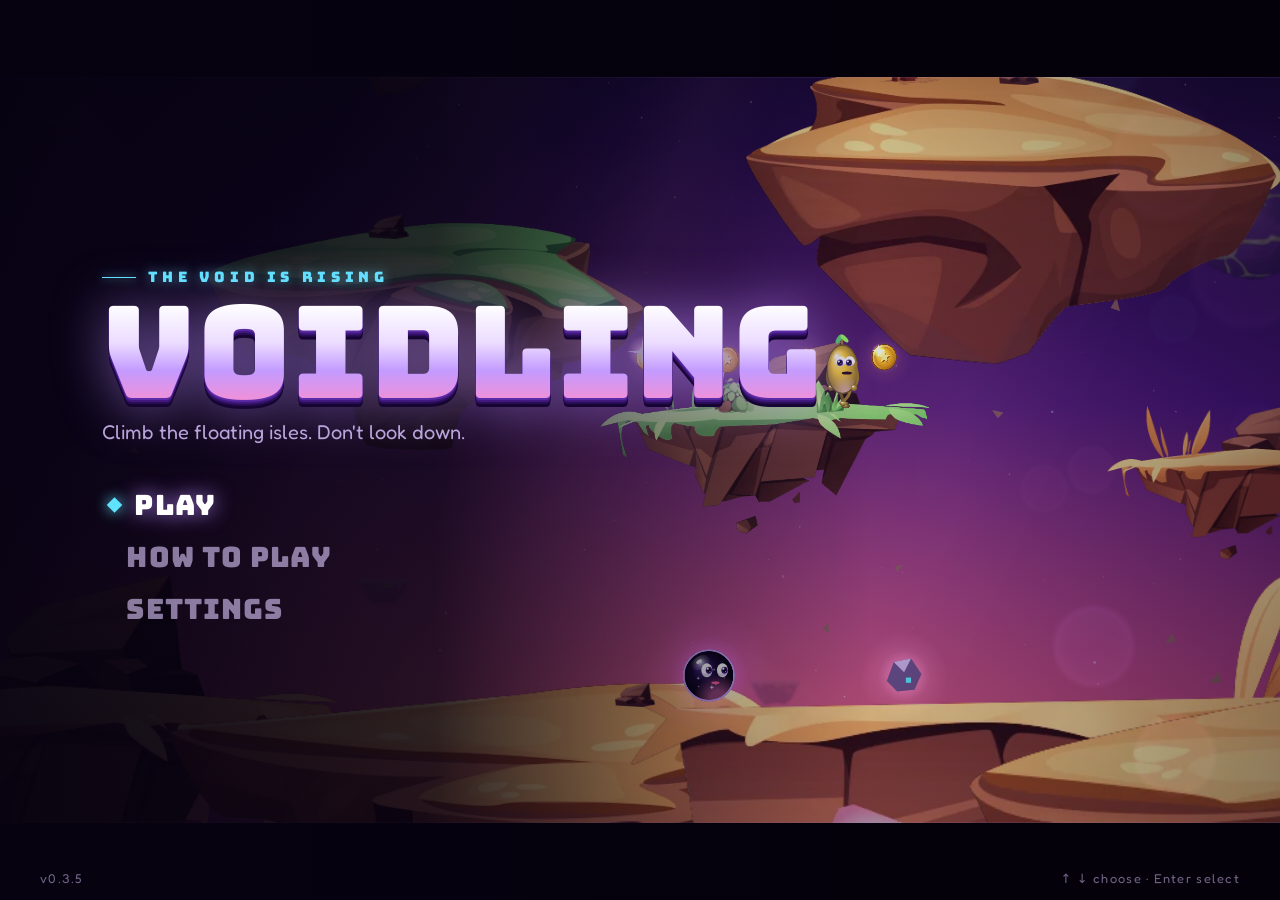
==== commit 16e9bf4f: "Phone: tidier shop and settings; checkpoints evenly spaced Cards use border-box so panels keep their" ====
--- a/docs/index.html
+++ b/docs/index.html
@@ -55,6 +55,7 @@
   z-index: 5;
 }
 .card {
+  box-sizing: border-box; /* width 100% includes the padding, so a card never runs off a phone screen */
   display: grid; justify-items: center; gap: 14px; text-align: center; max-width: 36rem;
   padding: 28px 24px;
   border-radius: 28px;
@@ -127,6 +128,27 @@
 .shop-item.sel { border-color: var(--gold); box-shadow: 0 0 18px rgba(255, 204, 77, 0.35); }
 .shop-item.off { opacity: 0.45; }
 .shop-item:focus-visible { outline: 3px solid var(--crystal); outline-offset: 2px; }
+/* Phones: a smaller shop with breathing room. Compact item cards: icon on the left, name and
+   price beside it, what it does underneath */
+@media (max-width: 560px) {
+  .screen, .panel { padding: max(20px, env(safe-area-inset-top)) 18px max(20px, env(safe-area-inset-bottom)); }
+  .card { padding: 18px 14px 16px; gap: 10px; border-radius: 22px; }
+  .shop-card { max-width: 26rem; }
+  .shop-title { font-size: 1.25rem; }
+  .shop-card .tag { font-size: 0.88rem; }
+  .shop-coins { font-size: 1rem; }
+  .shop-grid { gap: 8px; }
+  .shop-item {
+    grid-template-columns: 34px minmax(0, 1fr); grid-template-areas: "icon name" "icon price" "desc desc";
+    justify-items: start; align-items: center; column-gap: 8px; row-gap: 1px; text-align: left;
+    padding: 8px 10px 9px; border-radius: 13px;
+  }
+  .shop-item canvas { grid-area: icon; width: 34px; height: 34px; }
+  .shop-item strong { grid-area: name; font-size: 0.74rem; }
+  .shop-item em { grid-area: price; font-size: 0.74rem; }
+  .shop-item span { grid-area: desc; font-size: 0.72rem; line-height: 1.2; margin-top: 4px; text-wrap: pretty; }
+  .shop-card .play { font-size: 1rem; padding: 12px 30px; box-shadow: 0 5px 0 #b8741a, 0 0 22px rgba(255, 204, 77, 0.4); }
+}
 .rules { display: grid; gap: 8px; margin: 2px 0 4px; padding: 0; list-style: none; text-align: left; font-size: 1rem; color: var(--muted); }
 .rules li { display: flex; align-items: center; gap: 12px; }
 .rules b { color: var(--ink); font-weight: 600; }
@@ -334,6 +356,23 @@
 .panel-title { margin: 0; font: 400 clamp(1.5rem, 5vw, 2.1rem)/1 var(--font-display); color: var(--ink); text-shadow: 0 0 18px rgba(185, 140, 255, 0.7); }
 .panel .menu-list { margin-inline-start: 0; justify-items: center; }
 .panel .menu-item.sel { transform: scale(1.05); }
+/* Phones: lighter settings rows with thin dividers, no keyboard highlight (you tap them) */
+@media (max-width: 560px) {
+  .panel-card { max-width: 24rem; }
+  .panel-title { font-size: 1.4rem; }
+  .settings { gap: 0; }
+  .settings .opt { font-size: 0.86rem; padding: 13px 6px 13px 10px; border-radius: 0; border-bottom: 1px solid rgba(185, 140, 255, 0.14); }
+  .settings .opt b { font-size: 0.7rem; padding: 5px 9px; }
+  .settings [data-back] { font-size: 1rem; margin-top: 10px; }
+}
+@media (pointer: coarse) {
+  .settings .opt { color: var(--ink); }
+  .settings .menu-item.sel { background: none; }
+  .settings .menu-item::before { display: none; }
+}
+body.touch .settings .opt { color: var(--ink); }
+body.touch .settings .menu-item.sel { background: none; }
+body.touch .settings .menu-item::before { display: none; }
 .settings { width: 100%; justify-items: stretch !important; }
 .settings .opt { display: flex; justify-content: space-between; align-items: center; gap: 16px; font-size: clamp(1rem, 2.6vw, 1.2rem); }
 .settings .opt b {
@@ -460,7 +499,7 @@
     <p class="shop-coins" id="shopCoins"></p>
     <div class="shop-grid" id="shopGrid"></div>
     <button class="play" id="shopClose" type="button">Keep climbing</button>
-    <p class="best">Arrows choose · Space buys · Esc leaves</p>
+    <p class="best only-keys">Arrows choose · Space buys · Esc leaves</p>
   </div>
 </section>
 
